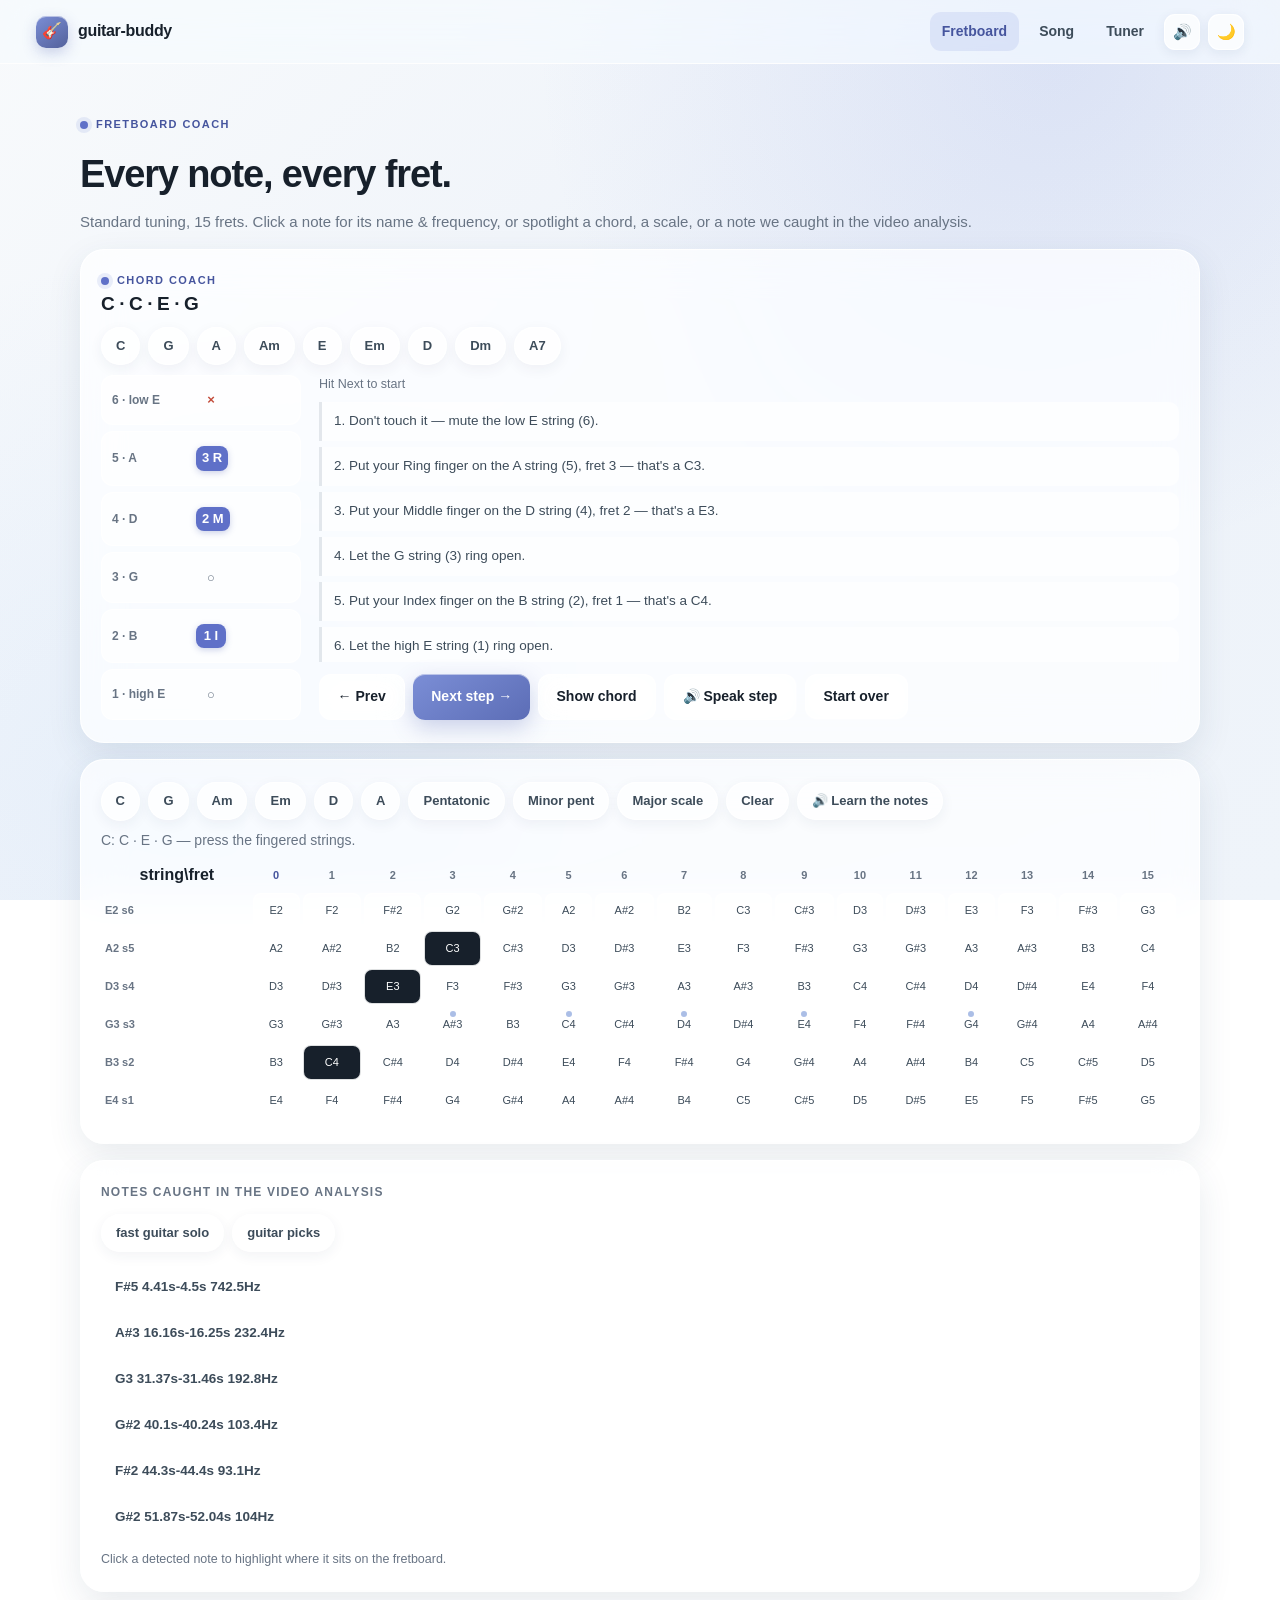
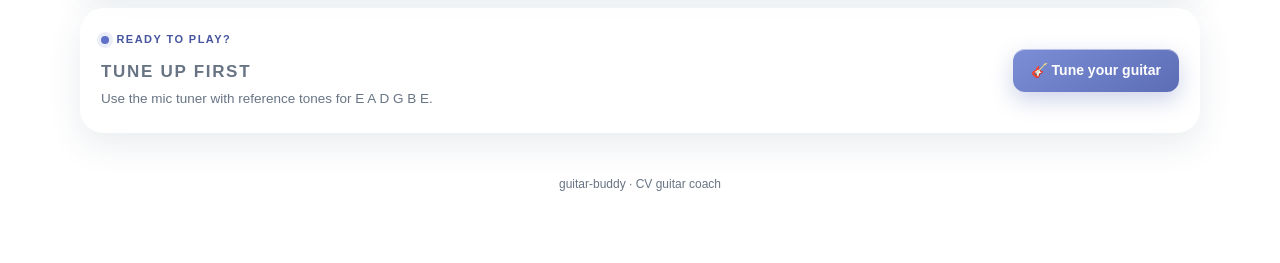
==== web/index.html @ 3e7d7158 "Initial commit" ====
<!DOCTYPE html>
<html lang="en">
<head>
<meta charset="utf-8">
<meta name="viewport" content="width=device-width, initial-scale=1">
<meta name="theme-color" content="#eef4fb">
<meta name="description" content="guitar-buddy — fretboard coach and tuner.">
<title>guitar-buddy · Fretboard coach</title>
<link rel="stylesheet" href="style.css">
</head>
<body>
<header class="topbar">
  <a class="brand" href="index.html" aria-label="guitar-buddy home">
    <span class="brand-mark">🎸</span> guitar-buddy
  </a>
  <nav>
    <a class="nav-link" href="index.html">Fretboard</a>
    <a class="nav-link" href="song.html">Song</a>
    <a class="nav-link" href="tuner.html">Tuner</a>
    <button class="icon-btn" id="voiceBtn" title="Voice guide">🔊</button>
    <button class="icon-btn" id="themeBtn" title="Toggle theme">🌙</button>
  </nav>
</header>

<main>
  <section class="section-head">
    <div class="eyebrow">Fretboard coach</div>
    <h1>Every note, every fret.</h1>
    <p>Standard tuning, 15 frets. Click a note for its name &amp; frequency, or spotlight a
       chord, a scale, or a note we caught in the video analysis.</p>
  </section>

  <section class="glass panel" id="chordCoach">
    <div class="eyebrow">Chord coach</div>
    <div class="coach-head">
      <h3 id="chordName">C</h3>
      <span class="sub" id="chordNotes"></span>
    </div>
    <div class="chips" id="chordChips" role="group" aria-label="Choose a chord to learn"></div>

    <div class="coach-grid">
      <div class="diagram" id="chordDiagram"></div>
      <div class="coach-steps">
        <span id="stepLabel">Hit Next to start</span>
        <ol class="steps" id="stepsList"></ol>
        <div class="coach-nav">
          <button class="btn btn-ghost" id="stepPrev">← Prev</button>
          <button class="btn btn-primary" id="stepNext">Next step →</button>
          <button class="btn btn-ghost" id="stepAll">Show chord</button>
          <button class="btn btn-ghost" id="stepSpeak">🔊 Speak step</button>
          <button class="btn btn-ghost" id="stepReset">Start over</button>
        </div>
      </div>
    </div>
  </section>

  <section class="glass panel">
    <div class="chips" role="group" aria-label="Highlight chords and scales">
      <button class="chip" data-highlight="C">C</button>
      <button class="chip" data-highlight="G">G</button>
      <button class="chip" data-highlight="A minor">Am</button>
      <button class="chip" data-highlight="E minor">Em</button>
      <button class="chip" data-highlight="D">D</button>
      <button class="chip" data-highlight="A">A</button>
      <button class="chip" data-highlight="Major pentatonic">Pentatonic</button>
      <button class="chip" data-highlight="Minor pentatonic">Minor pent</button>
      <button class="chip" data-highlight="Major (Ionian)">Major scale</button>
      <button class="chip" id="clearHl">Clear</button>
      <button class="chip" id="notesTour">🔊 Learn the notes</button>
    </div>
    <div id="info">Click any note — or pick a chord/scale above.</div>
    <div id="fretboard"></div>
  </section>

  <section class="glass panel">
    <h2>Notes caught in the video analysis</h2>
    <div id="clipFilter" class="chips"></div>
    <ul id="noteList"></ul>
    <p style="color:var(--muted);font-size:12.5px;margin:8px 0 0">
      Click a detected note to highlight where it sits on the fretboard.</p>
  </section>

  <section class="glass panel" style="display:flex;align-items:center;gap:18px;flex-wrap:wrap">
    <div style="flex:1;min-width:220px">
      <div class="eyebrow">Ready to play?</div>
      <h2 style="margin:10px 0 4px;font-size:17px;font-weight:800">Tune up first</h2>
      <p style="color:var(--muted);font-size:13.5px;margin:0">
        Use the mic tuner with reference tones for E A D G B E.</p>
    </div>
    <a class="btn btn-primary" href="tuner.html">🎸 Tune your guitar</a>
  </section>
</main>

<footer>guitar-buddy · CV guitar coach</footer>

<script src="notes.js"></script>
<script src="chords.js"></script>
<script src="notes_data.js"></script>
<script src="ui.js"></script>
<script src="voice.js"></script>
<script src="fretboard.js"></script>
<script src="chordcoach.js"></script>
</body>
</html>
---- web/style.css ----
/* ============================================================
   guitar-buddy UI — Josh design language (v2)
   Light glass AND dark mode, cohesive with the personal site +
   mviable storefront system. Muted desaturated periwinkle accent,
   semantic tokens, glassmorphism, system fonts. Mobile-first.
   ============================================================ */
:root{
  --ink:#17202b;
  --muted:#687484;
  --text-2:#3d4c5a;
  --accent:#5f70c8;        /* muted periwinkle */
  --accent-2:#8fa8de;
  --accent-ink:#46559e;
  --accent-glass:rgba(95,112,200,.12);
  --line:rgba(39,68,101,.12);
  --glass:rgba(255,255,255,.72);
  --glass-strong:rgba(255,255,255,.9);
  --panel:rgba(255,255,255,.64);
  --panel-solid:rgba(255,255,255,.92);
  --card-line:rgba(255,255,255,.86);
  --chip-bg:rgba(255,255,255,.66);
  --chip-line:rgba(255,255,255,.9);
  --shadow:0 24px 70px rgba(37,65,95,.13);
  --shadow-soft:0 12px 34px rgba(37,65,95,.10);
  --radius:24px;
  --radius-s:14px;
  --maxw:1120px;
  --gutter:clamp(18px,4vw,36px);
  --mono:ui-monospace,"SF Mono","Menlo",Consolas,monospace;
  --ease:cubic-bezier(.2,.7,.2,1);
  --good:#23855a; --warn:#caa013; --bad:#c34b3a;
  --gradient:
    radial-gradient(circle at 82% 6%, rgba(125,145,225,.16), transparent 38%),
    radial-gradient(circle at 10% 84%, rgba(150,195,255,.10), transparent 36%),
    linear-gradient(135deg,#f8fafc 0%,#edf2f9 54%,#eff4fa 100%);
  --topbar-bg:rgba(246,250,253,.66);
}
html[data-theme="dark"]{
  --ink:#e8edf7;
  --muted:#98a7bd;
  --text-2:#b7c2d3;
  --accent:#8fa8de;
  --accent-2:#b7c9ef;
  --accent-ink:#adc0ea;
  --accent-glass:rgba(143,168,222,.16);
  --line:rgba(178,198,232,.14);
  --glass:rgba(19,26,41,.72);
  --glass-strong:rgba(17,24,38,.94);
  --panel:rgba(23,32,50,.62);
  --panel-solid:rgba(20,28,44,.94);
  --card-line:rgba(178,198,232,.13);
  --chip-bg:rgba(26,35,54,.5);
  --chip-line:rgba(178,198,232,.12);
  --shadow:0 24px 70px rgba(0,0,0,.5);
  --shadow-soft:0 12px 34px rgba(0,0,0,.42);
  --gradient:
    radial-gradient(circle at 82% 5%, rgba(120,142,215,.15), transparent 42%),
    radial-gradient(circle at 8% 88%, rgba(90,112,180,.10), transparent 40%),
    linear-gradient(135deg,#0a0f18 0%,#0e1523 52%,#111a2b 100%);
  --topbar-bg:rgba(10,14,22,.62);
}

*{box-sizing:border-box}
html{scroll-behavior:smooth;-webkit-text-size-adjust:100%}
body{
  margin:0;min-height:100vh;
  font-family:-apple-system,BlinkMacSystemFont,"SF Pro Display","Segoe UI",Roboto,Helvetica,Arial,sans-serif;
  color:var(--ink);background:var(--gradient);background-attachment:fixed;
  -webkit-font-smoothing:antialiased;line-height:1.55;transition:background .3s var(--ease),color .3s var(--ease);
  padding-bottom:60px;
}
a{color:var(--accent-ink);text-underline-offset:2px}
[hidden]{display:none!important}
::selection{background:rgba(95,112,200,.25)}
:focus-visible{outline:2px solid var(--accent);outline-offset:3px;border-radius:6px}

/* ---------- top bar ---------- */
.topbar{
  position:sticky;top:0;z-index:40;height:64px;
  display:flex;align-items:center;justify-content:space-between;gap:12px;padding:0 var(--gutter);
  background:var(--topbar-bg);
  -webkit-backdrop-filter:blur(24px) saturate(160%);backdrop-filter:blur(24px) saturate(160%);
  border-bottom:1px solid var(--card-line);
}
.brand{display:flex;align-items:center;gap:10px;color:var(--ink);text-decoration:none;font-weight:750;letter-spacing:-.02em}
.brand-mark{
  display:grid;place-items:center;width:32px;height:32px;border-radius:10px;color:#fff;
  font-size:16px;background:linear-gradient(145deg,#7b8ed6,#53619b);
  box-shadow:inset 0 1px rgba(255,255,255,.5),0 5px 14px rgba(92,109,182,.3);
}
nav{display:flex;align-items:center;gap:8px}
.nav-link{font:inherit;font-size:14px;font-weight:650;color:var(--text-2);text-decoration:none;padding:9px 12px;border-radius:11px}
.nav-link:hover{color:var(--accent-ink);background:var(--accent-glass)}
.nav-link.active{color:var(--accent-ink);background:var(--accent-glass)}
.icon-btn{
  font:inherit;font-size:15px;width:36px;height:36px;border-radius:11px;cursor:pointer;
  background:var(--glass);border:1px solid var(--card-line);color:var(--ink);
  box-shadow:0 3px 12px rgba(28,55,84,.08);
}

/* ---------- layout ---------- */
main{width:min(var(--maxw),100% - (2 * var(--gutter)));margin:0 auto;padding-top:26px}
.section-head{margin:26px 0 14px}
.eyebrow{
  display:flex;align-items:center;gap:8px;text-transform:uppercase;font-size:11px;
  letter-spacing:.13em;font-weight:800;color:var(--accent-ink);
}
.eyebrow::before{content:"";width:8px;height:8px;border-radius:50%;background:var(--accent);box-shadow:0 0 0 4px var(--accent-glass)}
.section-head h1{font-size:clamp(26px,6vw,38px);font-weight:800;letter-spacing:-.03em;margin:12px 0 6px}
.section-head p{color:var(--muted);font-size:15px;margin:0}

/* ---------- glass panels ---------- */
.glass{
  border:1px solid var(--card-line);border-radius:var(--radius);
  background:var(--glass);
  -webkit-backdrop-filter:blur(20px) saturate(150%);backdrop-filter:blur(20px) saturate(150%);
  box-shadow:var(--shadow-soft);
}
.panel{padding:22px 20px;margin:16px 0}
.panel h2{font-size:12px;font-weight:800;text-transform:uppercase;letter-spacing:.1em;color:var(--muted);margin:0 0 12px}

/* ---------- buttons ---------- */
.btn{
  display:inline-flex;align-items:center;justify-content:center;gap:8px;
  font:inherit;font-size:14px;font-weight:700;text-decoration:none;
  padding:11px 18px;border-radius:12px;cursor:pointer;border:1px solid transparent;
  transition:transform .18s var(--ease),box-shadow .18s var(--ease),background .18s var(--ease);
}
.btn-primary{
  color:#fff;border:0;background:linear-gradient(145deg,#7b8ed6,#5c6db6);
  box-shadow:inset 0 1px rgba(255,255,255,.5),0 8px 22px rgba(92,109,182,.30);
}
.btn-primary:hover{box-shadow:inset 0 1px rgba(255,255,255,.5),0 10px 28px rgba(92,109,182,.38);transform:translateY(-1px)}
.btn-ghost{
  color:var(--ink);border:1px solid var(--card-line);background:var(--glass);
  -webkit-backdrop-filter:blur(12px);backdrop-filter:blur(12px);
}
.btn-ghost:hover{background:var(--panel-solid);box-shadow:var(--shadow-soft)}
.btn:active{transform:translateY(1px) scale(.99)}

/* ---------- chips ---------- */
.chips{display:flex;flex-wrap:wrap;gap:8px}
.chip{
  font:inherit;font-size:13px;font-weight:650;color:var(--text-2);padding:8px 14px;border-radius:999px;
  background:var(--chip-bg);border:1px solid var(--chip-line);cursor:pointer;
  box-shadow:0 4px 14px rgba(28,55,84,.06);transition:background .15s,color .15s,border-color .15s;
}
.chip:hover{border-color:var(--accent-glass);color:var(--accent-ink)}
.chip.active,.chip.on{background:var(--accent-glass);border-color:var(--accent-2);color:var(--accent-ink)}
.chip.on{color:var(--accent-ink)}

/* ---------- fretboard ---------- */
#fretboard{overflow-x:auto;margin-top:6px}
table.neck{border-collapse:separate;border-spacing:3px;width:100%}
table.neck th.fret{
  color:var(--muted);font-weight:600;font-size:11px;padding:6px 2px;border:0;
}
table.neck th.nut{color:var(--accent-ink)}
table.neck th.str{color:var(--muted);font-weight:650;font-size:11px;text-align:left;padding-right:8px;white-space:nowrap}
table.neck td.cell{
  text-align:center;font-size:11px;padding:8px 4px;border-radius:8px;cursor:pointer;
  color:var(--text-2);position:relative;border:1px solid var(--card-line);
  background:var(--panel);
  transition:background .12s,color .12s,box-shadow .12s,transform .08s;
}
table.neck td.cell:hover{color:var(--ink);transform:translateY(-1px);box-shadow:var(--shadow-soft)}
table.neck td.cell.sel{background:var(--accent);color:#fff;box-shadow:0 4px 14px rgba(92,109,182,.35)}
table.neck td.cell.hl{background:var(--pc);color:#121212}
table.neck td.cell.hl2{background:var(--ink);color:#fff}
table.neck td.mark::after{
  content:"";position:absolute;left:50%;top:3px;width:6px;height:6px;margin-left:-3px;
  border-radius:50%;background:var(--accent-2);opacity:.75;
}
#info{color:var(--muted);font-size:14px;min-height:22px;margin-top:10px}

/* ---------- detected notes ---------- */
#noteList{list-style:none;padding:0;margin:10px 0 0;max-height:280px;overflow:auto}
#noteList li{margin:5px 0}
#noteList button{
  width:100%;text-align:left;font:inherit;font-size:13.5px;font-weight:600;color:var(--text-2);
  padding:9px 13px;border-radius:11px;border:1px solid var(--card-line);background:var(--chip-bg);
  cursor:pointer;transition:background .15s,color .15s;
}
#noteList button:hover{color:var(--accent-ink);background:var(--accent-glass)}
#noteList .t{color:var(--muted);font-weight:500;font-size:12px}
#noteList .hz{font-family:var(--mono);font-size:12px;color:var(--accent-ink)}

/* ---------- tuner ---------- */
.tuner-readout{display:flex;align-items:baseline;gap:12px;margin:10px 0 6px}
.tuner-readout .note{font-size:52px;font-weight:800;letter-spacing:-.03em;color:var(--accent-ink)}
.tuner-readout .freq{font-family:var(--mono);font-size:16px;color:var(--muted)}
.tuner-meter{
  position:relative;height:48px;margin:6px 0 4px;border-radius:12px;overflow:hidden;
  background:linear-gradient(90deg,#e8c9c2,#f4f2ee 34%,#f4f2ee 62%,#d6e8dd);
  border:1px solid var(--card-line);
}
html[data-theme="dark"] .tuner-meter{background:linear-gradient(90deg,#4a2020,#232a33 34%,#232a33 62%,#143a2a)}
.tuner-meter .center{position:absolute;top:0;bottom:0;left:calc(50% - 1px);width:2px;background:var(--accent);opacity:.6}
.tuner-meter .needle{
  position:absolute;top:0;bottom:0;width:3px;left:50%;background:var(--ink);
  border-radius:2px;transition:transform .08s;z-index:2;box-shadow:0 0 6px rgba(0,0,0,.3);
}
.tuner-meta{display:flex;gap:18px;align-items:center;margin-top:8px;font-size:14px}
.tuner-meta .cents{font-weight:750;font-size:15px}
.tuner-meta .target{color:var(--muted)}
.in-tune .cents{color:var(--good)}.close-cents .cents{color:var(--warn)}.far-cents .cents{color:var(--bad)}
.status-chip{
  display:inline-flex;align-items:center;gap:8px;font-size:12.5px;font-weight:700;color:var(--accent-ink);
  padding:7px 13px;border-radius:999px;background:var(--accent-glass);border:1px solid var(--chip-line);
}
.status-chip .dot{width:8px;height:8px;border-radius:50%;background:var(--good);box-shadow:0 0 0 3px rgba(35,133,90,.22);animation:pulse 2.2s infinite}
@keyframes pulse{0%,100%{opacity:1}50%{opacity:.5}}
select{
  font:inherit;color:var(--ink);background:var(--glass);border:1px solid var(--card-line);
  border-radius:11px;padding:8px 12px;
}
.guitar-visual{display:flex;justify-content:center;margin:10px 0 4px}
.guitar-visual .six{width:8px;height:130px;border-radius:6px;background:#caa24a;box-shadow:0 0 0 3px rgba(0,0,0,.06)}
footer{text-align:center;color:var(--muted);font-size:12px;padding:26px 0 10px}
.guitar-emoji{font-size:22px}

/* ---------- chord coach ---------- */
.coach-head{display:flex;align-items:baseline;gap:12px;flex-wrap:wrap;margin-bottom:8px}
.coach-head h3{font-size:19px;font-weight:800;letter-spacing:-.02em;margin:0;color:var(--ink)}
.coach-head .sub{color:var(--muted);font-size:13px}
.coach-grid{display:grid;grid-template-columns:200px 1fr;gap:18px;margin-top:10px}
@media(max-width:700px){.coach-grid{grid-template-columns:1fr}}
.diagram{display:grid;gap:6px}
.drow{display:flex;align-items:center;gap:10px;padding:7px 10px;border-radius:12px;background:var(--panel);border:1px solid var(--card-line)}
.dstr{color:var(--muted);font-size:12px;font-weight:650;min-width:74px}
.dcell{min-width:30px;text-align:center;font-size:13px;font-weight:800}
.dcell.open{color:var(--muted)}
.dcell.muted{color:var(--bad)}
.dcell.fret{color:#fff;background:var(--accent);border-radius:8px;padding:2px 6px;box-shadow:0 2px 6px rgba(92,109,182,.3)}
.coach-steps{display:flex;flex-direction:column}
.steps{list-style:none;padding:0;margin:0 0 12px;max-height:260px;overflow:auto}
.steps li{
  font-size:13.5px;color:var(--text-2);padding:9px 12px;border-left:3px solid var(--line);
  margin:0 0 6px;background:var(--panel);border-radius:0 10px 10px 0;transition:background .15s,border-color .15s,color .15s;
}
.steps li.active{border-left-color:var(--accent);background:var(--accent-glass);color:var(--ink);font-weight:650}
.steps li.done{border-left-color:#2e9a63}
#stepLabel{color:var(--muted);font-size:12.5px;margin-bottom:8px}
.coach-nav{display:flex;gap:8px;flex-wrap:wrap}

/* ---------- song coach ---------- */
.song-title{color:var(--ink);font-weight:800;margin-top:12px;font-size:14px}
.timeline-row{display:flex;gap:6px;overflow-x:auto;padding:12px 2px;margin-top:8px}
.cbar{position:relative;height:52px;border-radius:10px;display:flex;flex-direction:column;justify-content:center;
  align-items:center;cursor:pointer;background:var(--panel);border:1px solid var(--card-line);
  box-shadow:var(--shadow-soft);transition:transform .12s,box-shadow .12s}
.cbar .cname{font-weight:800;font-size:13px;color:var(--ink)}
.cbar .ctime{font-size:10.5px;color:var(--muted)}
.cbar.taught{border-color:var(--accent)}
.cbar.now{transform:translateY(-2px);box-shadow:0 6px 16px rgba(92,109,182,.30);border-color:var(--accent);background:var(--accent-glass)}
.cbar.now .cname{color:var(--accent-ink)}
.current-chord{margin-top:14px;font-size:17px;font-weight:800;color:var(--muted)}
.current-chord.lit{color:var(--accent-ink)}
.guide-list{list-style:none;counter-reset:g;padding:0;margin:0}
.guide-list li{position:relative;padding:10px 12px 10px 42px;background:var(--panel);border:1px solid var(--card-line);
  border-radius:12px;margin:0 0 8px;font-size:13.5px;color:var(--text-2)}
.guide-list li::before{counter-increment:g;content:counter(g);position:absolute;left:12px;top:10px;
  width:22px;height:22px;border-radius:50%;background:var(--accent-glass);color:var(--accent-ink);
  font-weight:800;font-size:12px;display:flex;align-items:center;justify-content:center}
.guide-list li b{color:var(--ink)}
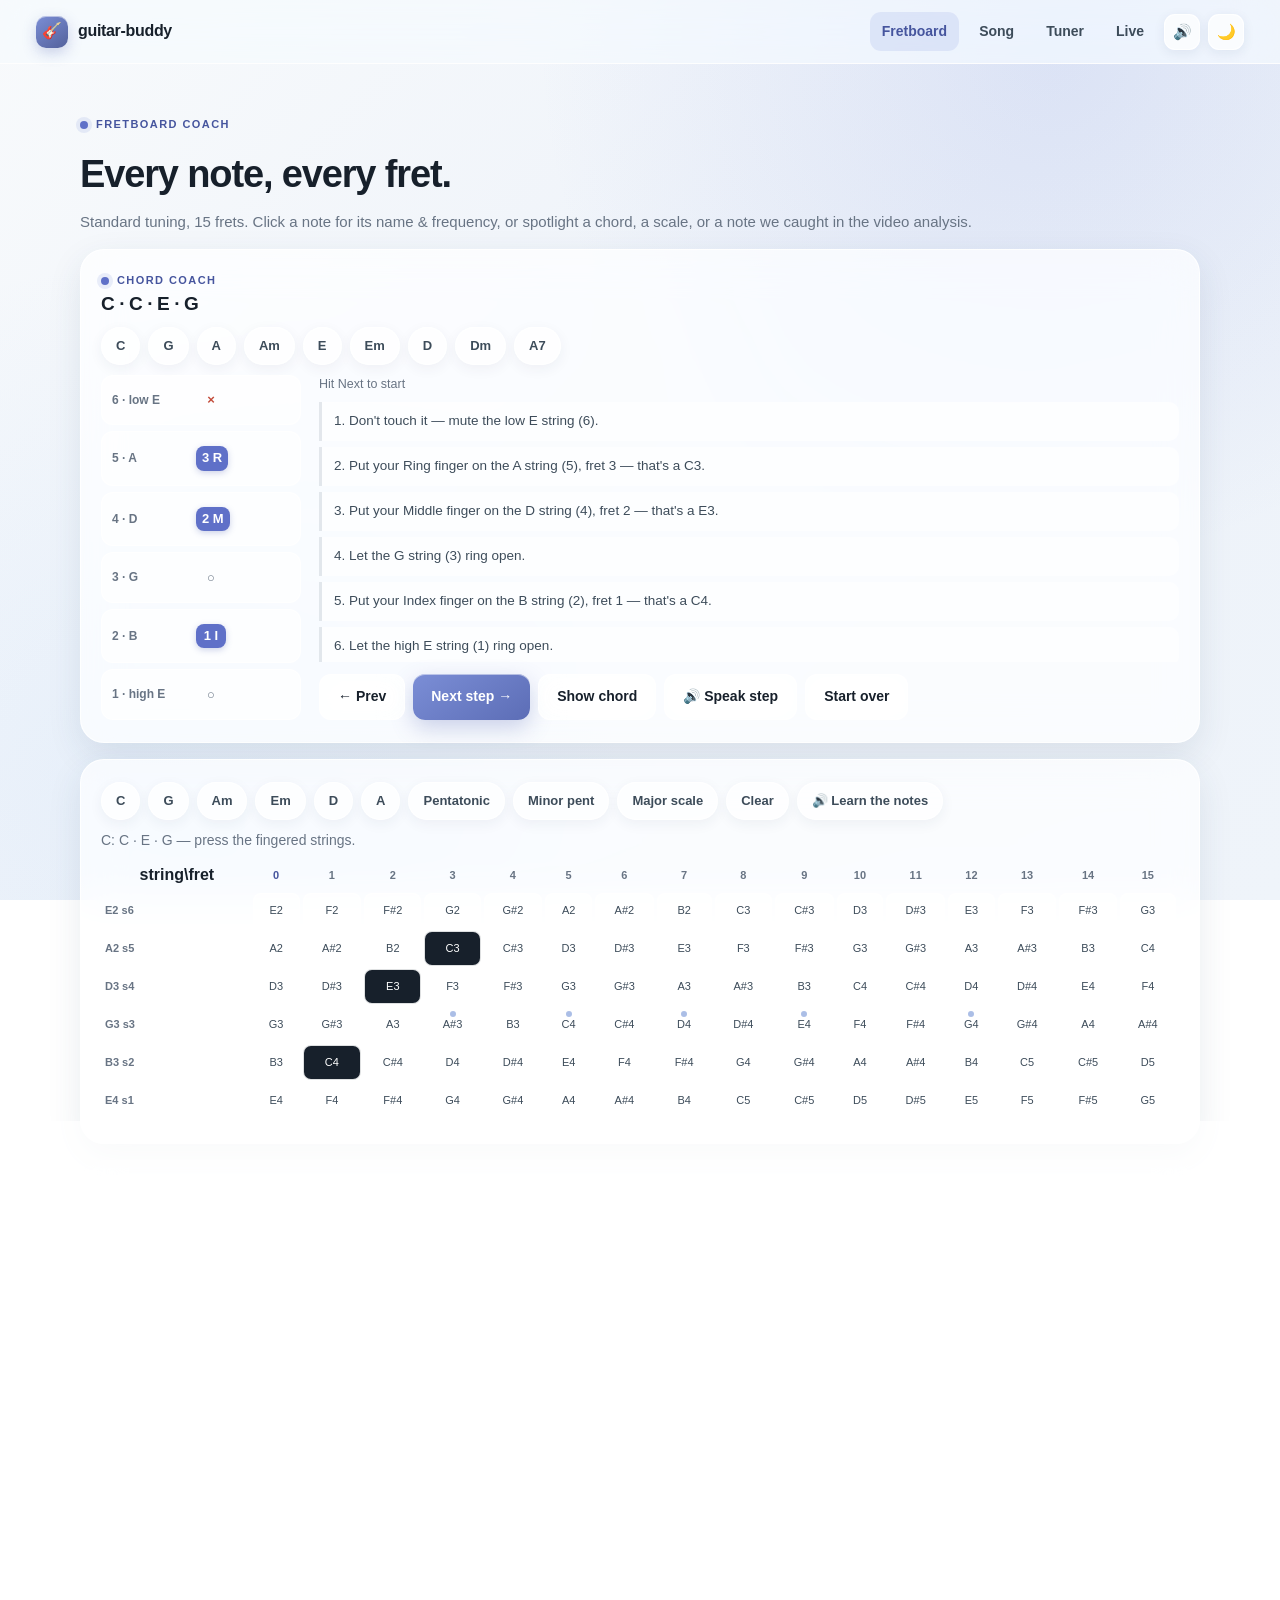
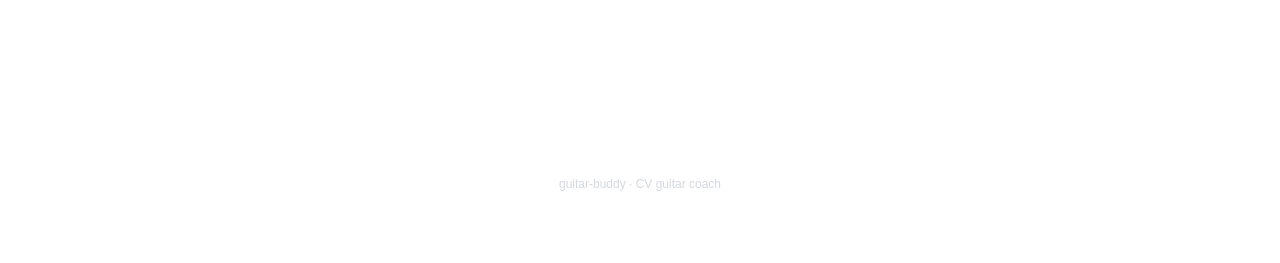
==== commit 11ce6797: "various fixes" ====
--- a/web/index.html
+++ b/web/index.html
@@ -17,6 +17,7 @@
     <a class="nav-link" href="index.html">Fretboard</a>
     <a class="nav-link" href="song.html">Song</a>
     <a class="nav-link" href="tuner.html">Tuner</a>
+    <a class="nav-link" href="live.html">Live</a>
     <button class="icon-btn" id="voiceBtn" title="Voice guide">🔊</button>
     <button class="icon-btn" id="themeBtn" title="Toggle theme">🌙</button>
   </nav>
--- a/web/style.css
+++ b/web/style.css
@@ -263,3 +263,16 @@
   width:22px;height:22px;border-radius:50%;background:var(--accent-glass);color:var(--accent-ink);
   font-weight:800;font-size:12px;display:flex;align-items:center;justify-content:center}
 .guide-list li b{color:var(--ink)}
+
+/* ---------- live detection ---------- */
+.live-stage{display:flex;gap:14px;flex-wrap:wrap;align-items:flex-start;margin-top:12px}
+.stage-main{flex:1;min-width:260px}
+.stage-main img,.stage-main video{width:100%;border-radius:12px;border:1px solid var(--card-line);background:#000}
+.stage-side{width:180px;min-width:180px}
+.stage-side img{width:100%;border-radius:12px;border:1px solid var(--card-line);background:#000}
+.placeholder{border:2px dashed var(--card-line);border-radius:12px;padding:36px 14px;text-align:center;color:var(--muted);font-size:13px;min-height:180px;display:flex;align-items:center;justify-content:center}
+.placeholder.small{min-height:70px;padding:14px;font-size:12px}
+.live-notes{margin-top:14px}
+.live-notes ul{list-style:none;padding:0;margin:8px 0 0}
+.live-notes li{background:var(--panel);border:1px solid var(--card-line);border-radius:10px;padding:6px 10px;margin:0 0 6px;font-size:13px;color:var(--text-2)}
+#vdPlayer{width:100%;border-radius:12px;border:1px solid var(--card-line);background:#000;margin-top:12px}
